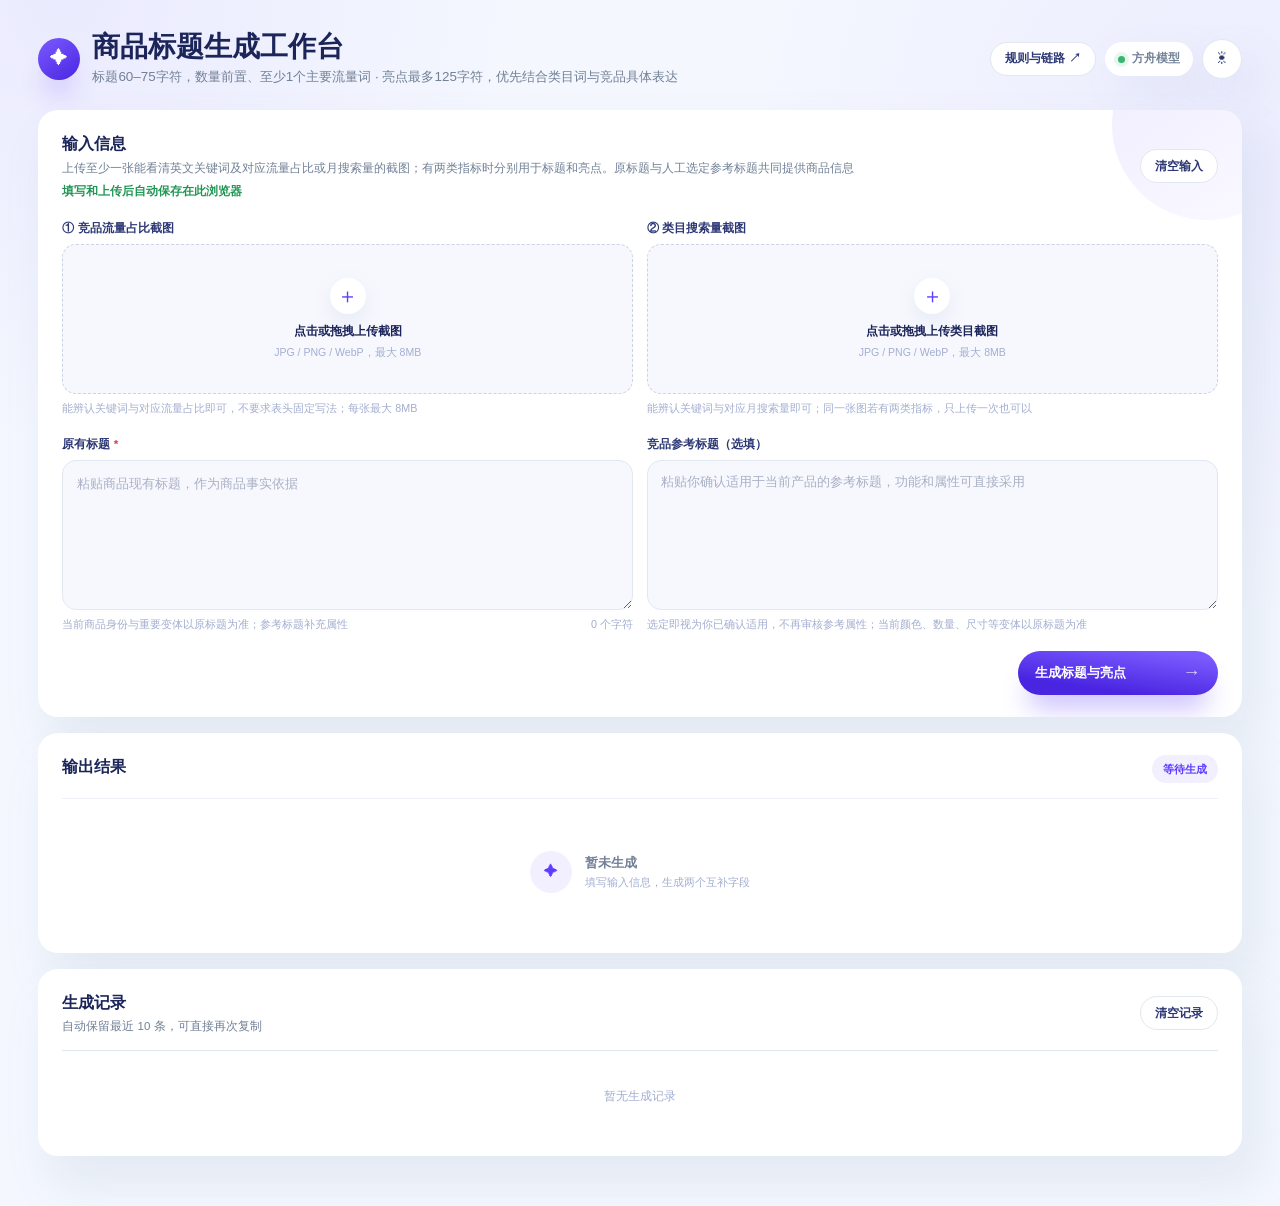
==== index.html @ 7ed7ff89 "Require primary traffic keyword labels with highest-share fallback" ====
<!doctype html>
<html lang="zh-CN">
<head>
  <meta charset="UTF-8"><meta name="viewport" content="width=device-width,initial-scale=1">
  <meta name="description" content="根据流量词截图、原标题与竞品参考，生成 Item Name 和 Item Highlights。">
  <title>商品标题生成工作台</title><link rel="icon" href="data:,"><script>try{document.documentElement.dataset.theme=localStorage.getItem('title-workbench-theme')||'light'}catch{document.documentElement.dataset.theme='light'}</script><link rel="stylesheet" href="./styles.css?v=20261026-5">
</head>
<body>
  <main class="app-shell">
    <header class="page-head">
      <div class="page-icon">✦</div>
      <div><h1>商品标题生成工作台</h1><p>标题60–75字符，数量前置、至少1个主要流量词 · 亮点最多125字符，优先结合类目词与竞品具体表达</p></div>
      <div class="head-actions"><a class="ghost-button workflow-link" href="./workflow.html" target="_blank" rel="noopener">规则与链路 ↗</a><span class="status"><i></i> 方舟模型</span><button class="theme-button" id="themeButton" type="button" aria-label="切换深色主题"><span class="sun">☀</span><span class="moon">☾</span></button></div>
    </header>

    <section class="panel input-panel">
      <div class="panel-title">
        <div><h2>输入信息</h2><p>上传至少一张能看清英文关键词及对应流量占比或月搜索量的截图；有两类指标时分别用于标题和亮点。原标题与人工选定参考标题共同提供商品信息</p><p id="draftStatus" class="draft-status" role="status" aria-live="polite">正在检查本浏览器的草稿…</p></div>
        <button id="clearButton" class="ghost-button" type="button">清空输入</button>
      </div>
      <form id="titleForm">
        <fieldset id="inputFields">
        <div class="input-grid">
          <div class="field screenshot-field">
            <label>① 竞品流量占比截图</label>
            <div class="upload-box" id="uploadBox" role="button" tabindex="0" aria-label="点击或拖拽上传关键词信息截图">
              <input id="imageInput" type="file" accept="image/png,image/jpeg,image/webp" aria-label="上传关键词信息截图">
              <div class="upload-empty" id="uploadEmpty">
                <span class="upload-symbol">＋</span><strong>点击或拖拽上传截图</strong><small>JPG / PNG / WebP，最大 8MB</small>
              </div>
              <div class="preview" id="preview" hidden>
                <img id="imagePreview" alt="关键词信息截图预览"><div class="upload-success"><span>✓ 已上传</span><strong id="fileName"></strong></div><button id="removeImage" type="button" aria-label="删除截图">×</button>
              </div>
            </div>
            <div class="field-note">能辨认关键词与对应流量占比即可，不要求表头固定写法；每张最大 8MB</div>
          </div>

          <div class="field screenshot-field">
            <label>② 类目搜索量截图</label>
            <div class="upload-box" id="searchUploadBox" role="button" tabindex="0" aria-label="点击或拖拽上传类目搜索量截图">
              <input id="searchImageInput" type="file" accept="image/png,image/jpeg,image/webp" aria-label="上传类目搜索量截图">
              <div class="upload-empty" id="searchUploadEmpty"><span class="upload-symbol">＋</span><strong>点击或拖拽上传类目截图</strong><small>JPG / PNG / WebP，最大 8MB</small></div>
              <div class="preview" id="searchPreview" hidden><img id="searchImagePreview" alt="类目搜索量截图预览"><div class="upload-success"><span>✓ 已上传</span><strong id="searchFileName"></strong></div><button id="removeSearchImage" type="button" aria-label="删除类目截图">×</button></div>
            </div>
            <div class="field-note">能辨认关键词与对应月搜索量即可；同一张图若有两类指标，只上传一次也可以</div>
          </div>
        </div>

        <div class="input-grid text-input-grid"><div class="field">
          <label for="originalTitle">原有标题 <b>*</b></label>
          <textarea id="originalTitle" class="main-input" maxlength="1200" placeholder="粘贴商品现有标题，作为商品事实依据"></textarea>
          <div class="field-note"><span>当前商品身份与重要变体以原标题为准；参考标题补充属性</span><span id="titleCount">0 个字符</span></div>
        </div>
        <div class="field reference-field">
          <label for="referenceTitles">竞品参考标题（选填）</label>
          <textarea id="referenceTitles" placeholder="粘贴你确认适用于当前产品的参考标题，功能和属性可直接采用"></textarea>
          <div class="field-note">选定即视为你已确认适用，不再审核参考属性；当前颜色、数量、尺寸等变体以原标题为准</div>
        </div>
        </div>
        <div class="generate-row">
          <button class="primary-button" type="submit"><span>生成标题与亮点</span><strong>→</strong></button>
        </div>
        </fieldset>
      </form>
    </section>

    <section class="panel output-panel">
      <div class="panel-title output-head">
        <div><h2>输出结果</h2></div>
        <span class="result-status" id="resultStatus">等待生成</span>
      </div>
      <div class="empty-result" id="emptyResult"><span>✦</span><div><strong>暂未生成</strong><p>填写输入信息，生成两个互补字段</p></div></div>
      <div class="error-message" id="errorMessage" role="alert" hidden></div>
      <div class="generated-result" id="generatedResult" hidden>
        <div class="result-fields">
          <article class="result-field"><div class="field-output-head"><strong>商品标题 · Item Name</strong><span id="nameCount">要求 60–75 字符</span></div><div class="title-output" id="nameOutput"></div><button class="copy-button" id="copyName" type="button">复制 Item Name</button></article>
          <article class="result-field"><div class="field-output-head"><strong>商品亮点 · Item Highlights</strong><span id="highlightsCount">最多125字符，无最低字数</span></div><div class="title-output" id="highlightsOutput"></div><button class="copy-button" id="copyHighlights" type="button">复制 Item Highlights</button></article>
        </div>
        <div class="used-keywords" id="usedKeywords"></div>
        <div class="result-bottom">
          <div class="result-info"><span id="coverageCount">按可用独立词组数量计算本次门槛</span><span>嵌套、单复数与连字符变体不重复计数</span></div>
          <button class="copy-button" id="copyBoth" type="button">复制两个字段</button>
        </div>
        <details class="audit-details"><summary>查看各环节自检与选词依据</summary><div id="checkList" class="check-list"></div><div id="factsList" class="facts-list"></div><table class="keyword-table"><thead><tr><th>关键词</th><th>流量占比</th><th>月搜索量</th><th>来源</th><th>原词组匹配</th><th>筛选依据</th></tr></thead><tbody id="keywordRows"></tbody></table></details>
      </div>
    </section>

    <section class="panel history-panel">
      <div class="panel-title history-head">
        <div><h2>生成记录</h2><p>自动保留最近 10 条，可直接再次复制</p></div>
        <button id="clearHistory" class="ghost-button" type="button">清空记录</button>
      </div>
      <div class="history-empty" id="historyEmpty">暂无生成记录</div>
      <div class="history-list" id="historyList" hidden></div>
    </section>
  </main>
  <div class="toast" id="toast" role="status" aria-live="polite"></div>
  <script src="./app.js?v=20261102-benefits-6"></script>
</body>
</html>
---- styles.css ----
:root{--bg:#f4f7fe;--surface:#fff;--soft:#f7f8fe;--primary:#603cff;--primary-dark:#4a25e1;--primary-2:#7b5aff;--primary-soft:#f2efff;--ink:#1b2559;--ink-2:#2b3674;--muted:#718096;--faint:#a3aed0;--line:#e2e8f0;--success:#219653;--shadow:14px 27px 45px 4px rgba(112,144,176,.12);--shadow-soft:14px 17px 40px 4px rgba(112,144,176,.08);--shadow-purple:0 21px 27px -10px rgba(96,60,255,.38)}
*{box-sizing:border-box}[hidden]{display:none!important}html{color-scheme:light}body{min-width:320px;margin:0;padding:30px clamp(16px,3vw,48px) 50px;color:var(--ink);background:radial-gradient(circle at 5% 0%,rgba(123,90,255,.08),transparent 28rem),radial-gradient(circle at 96% 12%,rgba(96,60,255,.055),transparent 30rem),var(--bg);font-family:"Segoe UI","PingFang SC","Microsoft YaHei",Arial,sans-serif;font-size:14px;line-height:1.55}button,textarea{font:inherit}button{cursor:pointer}.app-shell{width:100%;max-width:1560px;margin:auto}
.page-head{display:flex;align-items:center;gap:12px;margin-bottom:22px}.page-icon{display:grid;width:42px;height:42px;flex:0 0 auto;place-items:center;border-radius:50%;color:#fff;background:linear-gradient(145deg,var(--primary-2),var(--primary-dark));box-shadow:var(--shadow-purple);font-size:18px}.page-head h1{margin:0 0 3px;font-size:1.72rem;font-weight:750;line-height:1.25}.page-head p{margin:0;color:var(--muted);font-size:.84rem}.status{display:flex;align-items:center;gap:7px;margin-left:auto;padding:8px 13px;border-radius:999px;color:var(--muted);background:rgba(255,255,255,.8);font-size:.72rem;font-weight:650;box-shadow:var(--shadow-soft)}.status i{width:7px;height:7px;border-radius:50%;background:#38b56e;box-shadow:0 0 0 4px #e7f7ee}
.panel{position:relative;padding:22px 24px;border-radius:20px;background:rgba(255,255,255,.97);box-shadow:var(--shadow)}.input-panel{margin-bottom:16px;overflow:hidden}.input-panel::after{position:absolute;z-index:0;top:-80px;right:-60px;width:190px;height:190px;border-radius:50%;background:linear-gradient(145deg,rgba(123,90,255,.12),rgba(96,60,255,.025));content:"";pointer-events:none}.panel-title{position:relative;z-index:1;display:flex;align-items:center;justify-content:space-between;margin-bottom:18px}.panel-title h2{margin:0 0 3px;font-size:1rem;font-weight:750}.panel-title p{margin:0;color:var(--muted);font-size:.72rem}.ghost-button{min-height:34px;padding:7px 14px;border:1px solid var(--line);border-radius:999px;color:var(--ink-2);background:#fff;font-size:.72rem;font-weight:650}.ghost-button:hover{border-color:#d8ceff;color:var(--primary);background:var(--primary-soft)}form{position:relative;z-index:1}
.input-grid{display:grid;grid-template-columns:.8fr 1.2fr;gap:14px}.field{min-width:0}.field label{display:block;margin-bottom:7px;color:var(--ink-2);font-size:.74rem;font-weight:700}.field label b{color:#d13f4c}.field label span{color:var(--faint);font-weight:500}textarea{display:block;width:100%;resize:vertical;border:1px solid var(--line);border-radius:14px;outline:0;color:var(--ink);background:var(--soft);font-size:.8rem;line-height:1.65;transition:.18s}.main-input{height:144px;padding:12px 14px}textarea::placeholder{color:#a8b0c5}textarea:focus{border-color:#b8a9ff;background:#fff;box-shadow:0 0 0 3px rgba(96,60,255,.08)}.field-note{display:flex;justify-content:space-between;gap:10px;margin-top:6px;color:var(--faint);font-size:.67rem}
.upload-box{display:block!important;height:144px;margin:0!important;overflow:hidden;border:1px dashed #cbd3e5!important;border-radius:14px;color:inherit!important;background:var(--soft);cursor:pointer;transition:.18s}.upload-box:hover,.upload-box.dragover{border-color:var(--primary)!important;background:var(--primary-soft)}.upload-empty{height:100%;display:flex;flex-direction:column;align-items:center;justify-content:center;text-align:center}.upload-symbol{display:grid;width:36px;height:36px;margin-bottom:8px;place-items:center;border-radius:50%;color:var(--primary)!important;background:#fff;font-size:21px;font-weight:400!important;box-shadow:0 8px 20px rgba(112,144,176,.13)}.upload-empty strong{font-size:.75rem}.upload-empty small{margin-top:3px;color:var(--faint);font-size:.66rem;font-weight:500}.preview{position:relative;width:100%;height:100%}.preview img{display:block;width:100%;height:100%;object-fit:contain;background:#eef1f8}.preview button{position:absolute;top:8px;right:8px;width:27px;height:27px;padding:0;border:0;border-radius:50%;color:#fff;background:rgba(27,37,89,.78);font-size:16px}
.upload-box{position:relative}.upload-box input[type="file"]{position:absolute;width:1px;height:1px;padding:0;margin:-1px;overflow:hidden;clip:rect(0,0,0,0);white-space:nowrap;border:0}.preview{z-index:2}.preview button{z-index:5}
.upload-box.dragover{border-style:solid!important;box-shadow:0 0 0 4px rgba(96,60,255,.1)}
.upload-box.has-file{height:300px;border-style:solid!important;border-color:#b9acef!important}.upload-box.has-file .preview img{background:#e9edf7}.upload-success{position:absolute;right:10px;bottom:10px;left:10px;display:flex;align-items:center;gap:8px;padding:7px 10px;border-radius:9px;color:#fff;background:rgba(27,37,89,.84);backdrop-filter:blur(8px);font-size:.67rem}.upload-success span{color:#8ef0b5;font-weight:750}.upload-success strong{min-width:0;overflow:hidden;text-overflow:ellipsis;white-space:nowrap;font-weight:600}[data-theme="dark"] .upload-box.has-file .preview img{background:#11152a}
.rules-row{display:grid;grid-template-columns:minmax(0,1fr) auto;gap:14px;align-items:end;margin-top:16px;padding-top:16px;border-top:1px solid #edf0f6}.label-row{display:flex;align-items:center;justify-content:space-between}.label-row label{margin-bottom:7px}.label-row button{padding:0;border:0;color:var(--primary);background:transparent;font-size:.68rem}.rules-field textarea{height:76px;padding:10px 13px}.primary-button{display:flex;min-width:176px;height:44px;align-items:center;justify-content:space-between;gap:24px;padding:10px 17px;border:0;border-radius:999px;color:#fff;background:linear-gradient(8deg,var(--primary-dark) 24%,var(--primary-2) 88%);box-shadow:var(--shadow-purple);font-size:.8rem;font-weight:700;transition:.18s}.primary-button:hover{filter:saturate(1.08) brightness(1.04);transform:translateY(-1px)}.primary-button strong{font-size:18px;color:#d9d0ff}
.output-panel{min-height:220px}.output-head{padding-bottom:15px;margin-bottom:16px;border-bottom:1px solid #edf0f6}.result-status{padding:6px 11px;border-radius:999px;color:var(--primary);background:var(--primary-soft);font-size:.67rem;font-weight:700}.empty-result{min-height:114px;display:flex;align-items:center;justify-content:center;gap:13px;color:var(--faint)}.empty-result>span{display:grid;width:42px;height:42px;place-items:center;border-radius:50%;color:var(--primary);background:var(--primary-soft)}.empty-result strong{display:block;color:var(--muted);font-size:.8rem}.empty-result p{margin:2px 0 0;font-size:.7rem}.generated-result{padding:17px 18px;border:1px solid #e4e0ff;border-radius:14px;background:linear-gradient(135deg,#faf9ff,#f5f7ff)}.result-label{margin-bottom:9px;color:var(--primary);font-size:.69rem;font-weight:750}.title-output{min-height:48px;color:var(--ink);font-size:1.02rem;font-weight:650;line-height:1.75;word-break:break-all}.result-bottom{display:flex;align-items:center;gap:12px;margin-top:14px;padding-top:12px;border-top:1px solid #e6e7f2}.result-info{display:flex;gap:15px;color:var(--muted);font-size:.69rem}.result-info span+span{color:var(--success)}.copy-button{min-width:130px;height:37px;margin-left:auto;border:0;border-radius:999px;color:#fff;background:linear-gradient(8deg,var(--primary-dark),var(--primary-2));box-shadow:0 12px 20px -10px rgba(96,60,255,.45);font-size:.73rem;font-weight:700}.toast{position:fixed;z-index:99;left:50%;bottom:26px;padding:9px 16px;border-radius:999px;color:#fff;background:var(--ink);box-shadow:var(--shadow);font-size:.72rem;opacity:0;pointer-events:none;transform:translate(-50%,10px);transition:.2s}.toast.show{opacity:1;transform:translate(-50%,0)}

:root[data-theme="dark"]{--bg:#0f1224;--surface:#171b33;--soft:#202641;--primary:#927bff;--primary-dark:#6548ed;--primary-2:#9a84ff;--primary-soft:#2b2553;--ink:#f0f2ff;--ink-2:#d4d9f2;--muted:#9ba5c7;--faint:#727c9e;--line:#303854;--success:#55d18a;--shadow:14px 27px 45px 4px rgba(0,0,0,.24);--shadow-soft:14px 17px 40px 4px rgba(0,0,0,.18)}
.head-actions{display:flex;align-items:center;gap:9px;margin-left:auto}.head-actions .status{margin-left:0;background:var(--surface)}
.theme-button{position:relative;width:40px;height:40px;padding:0;border:1px solid var(--line);border-radius:50%;color:var(--ink-2);background:var(--surface);box-shadow:var(--shadow-soft);font-size:17px}.theme-button span{position:absolute;inset:0;display:grid;place-items:center;transition:opacity .2s,transform .2s}.theme-button .moon{opacity:0;transform:rotate(-35deg) scale(.6)}[data-theme="dark"] .theme-button .sun{opacity:0;transform:rotate(35deg) scale(.6)}[data-theme="dark"] .theme-button .moon{opacity:1;transform:none}
.panel,.ghost-button{background:var(--surface)}.output-panel{margin-bottom:16px}.generated-result{border-color:var(--line);background:var(--soft)}.upload-symbol{background:var(--surface)}
.history-panel{padding-bottom:18px}.history-head{padding-bottom:14px;margin-bottom:4px;border-bottom:1px solid var(--line)}.history-empty{padding:32px 0;text-align:center;color:var(--faint);font-size:.74rem}.history-list{display:grid}.history-item{display:grid;grid-template-columns:38px minmax(0,1fr) auto;gap:12px;align-items:center;padding:14px 4px;border-bottom:1px solid var(--line)}.history-item:last-child{border-bottom:0}.history-index{display:grid;width:30px;height:30px;place-items:center;border-radius:50%;color:var(--primary);background:var(--primary-soft);font-size:.68rem;font-weight:750}.history-content{min-width:0}.history-title{margin:0;color:var(--ink-2);font-size:.79rem;font-weight:650;line-height:1.55}.history-meta{display:flex;gap:12px;margin-top:3px;color:var(--faint);font-size:.64rem}.history-copy{min-width:82px;height:32px;border:1px solid var(--line);border-radius:999px;color:var(--primary);background:var(--surface);font-size:.68rem;font-weight:700}.history-copy:hover{border-color:var(--primary);background:var(--primary-soft)}
[data-theme="dark"]{color-scheme:dark}[data-theme="dark"] textarea:focus{background:var(--surface)}[data-theme="dark"] .input-panel::after{opacity:.4}[data-theme="dark"] .preview img{background:#11152a}[data-theme="dark"] .rules-row,[data-theme="dark"] .output-head,[data-theme="dark"] .result-bottom{border-color:var(--line)}
.used-keywords{display:flex;flex-wrap:wrap;gap:6px;margin-top:10px}.keyword-chip{padding:4px 8px;border-radius:999px;color:var(--primary);background:var(--primary-soft);font-size:.65rem;font-weight:650}.keyword-chip b{margin-left:4px;color:var(--success);font-weight:750}
.input-grid .upload-box,.input-grid .main-input,.upload-box.has-file{height:150px}
body{min-width:1100px}
.reference-field{margin-top:16px}.reference-field textarea{height:78px;padding:10px 13px}.reference-field .field-note{display:block}
.error-message{margin:12px 0;padding:11px 14px;border:1px solid #f2b9bd;border-radius:10px;color:#ac2e39;background:#fff1f2;font-size:.75rem}[data-theme="dark"] .error-message{color:#ffc5ca;background:#3c202b;border-color:#75414b}
.history-actions{display:flex;gap:7px}.history-delete{width:32px;height:32px;padding:0;border:1px solid var(--line);border-radius:50%;color:#d13f4c;background:var(--surface);font-size:15px}.history-delete:hover{border-color:#f0b7bd;background:#fff0f2}.history-copy{margin:0}
.review-note{margin-top:12px;padding:9px 11px;border:1px solid rgba(29,151,101,.22);border-radius:9px;color:var(--success);background:rgba(29,151,101,.07);font-size:.7rem;font-weight:600}
fieldset{min-width:0;margin:0;padding:0;border:0}fieldset:disabled{opacity:.75}button:disabled{cursor:wait}.workflow-link{text-decoration:none;white-space:nowrap}.result-fields{display:grid;grid-template-columns:1fr 1fr;gap:18px}.result-field{display:flex;flex-direction:column;gap:12px;min-width:0;padding:18px;border:1px solid var(--line);border-radius:14px;background:var(--soft)}.field-output-head{display:flex;justify-content:space-between;gap:12px;color:var(--ink-2)}.field-output-head span{white-space:nowrap;color:var(--muted);font-size:12px}.result-field .title-output{flex:1;min-height:80px;margin:0;padding:0;background:none;border:0;font-size:17px;overflow-wrap:anywhere}.result-field .copy-button{align-self:flex-end}.audit-details{margin-top:15px;padding-top:15px;border-top:1px solid var(--line)}.audit-details summary{cursor:pointer;color:var(--primary);font-weight:600}.check-list{columns:2;column-gap:24px;margin-top:14px}.check-list p{break-inside:avoid;margin:0 0 9px;font-size:12px}.audit-meta{color:var(--muted)}.facts-list{margin:16px 0;font-size:12px}.facts-list p{margin:5px 0;color:var(--muted)}.keyword-table{width:100%;border-collapse:collapse;font-size:12px;table-layout:fixed}.keyword-table th,.keyword-table td{padding:10px;text-align:left;border-bottom:1px solid var(--line);overflow-wrap:anywhere}.keyword-table th{color:var(--muted)}.keyword-table th:nth-child(1){width:25%}.keyword-table th:nth-child(2){width:12%}.keyword-table th:nth-child(3){width:15%}.history-highlights{margin:7px 0;color:var(--muted);font-size:12px}.history-actions{flex-wrap:wrap;justify-content:flex-end;max-width:300px}.history-content{min-width:0}.history-title{overflow-wrap:anywhere}.primary-button{min-width:200px}.rules-field textarea{min-height:94px}

.result-field .title-output{word-break:normal;overflow-wrap:break-word}

.input-grid{grid-template-columns:1fr 1fr}.text-input-grid{margin-top:18px}.text-input-grid .reference-field{margin-top:0}.text-input-grid textarea{height:150px}.keyword-table th:nth-child(1){width:21%}.keyword-table th:nth-child(2){width:9%}.keyword-table th:nth-child(3){width:10%}.keyword-table th:nth-child(4){width:12%}.keyword-table th:nth-child(5){width:17%}.keyword-table th:nth-child(6){width:31%}

.panel-title .draft-status{margin-top:5px;color:var(--success);font-weight:600}

.generate-row{display:flex;justify-content:flex-end;margin-top:18px}.used-keywords{display:grid;gap:10px}.keyword-line{display:flex;align-items:flex-start;gap:12px}.keyword-line-label{flex:0 0 72px;padding-top:4px;color:var(--muted);font-size:12px}.keyword-line-terms{display:flex;flex-wrap:wrap;gap:6px;min-width:0}.keyword-chip{display:inline-flex;align-items:center;flex-wrap:wrap;gap:4px}.keyword-chip b{margin-left:0}
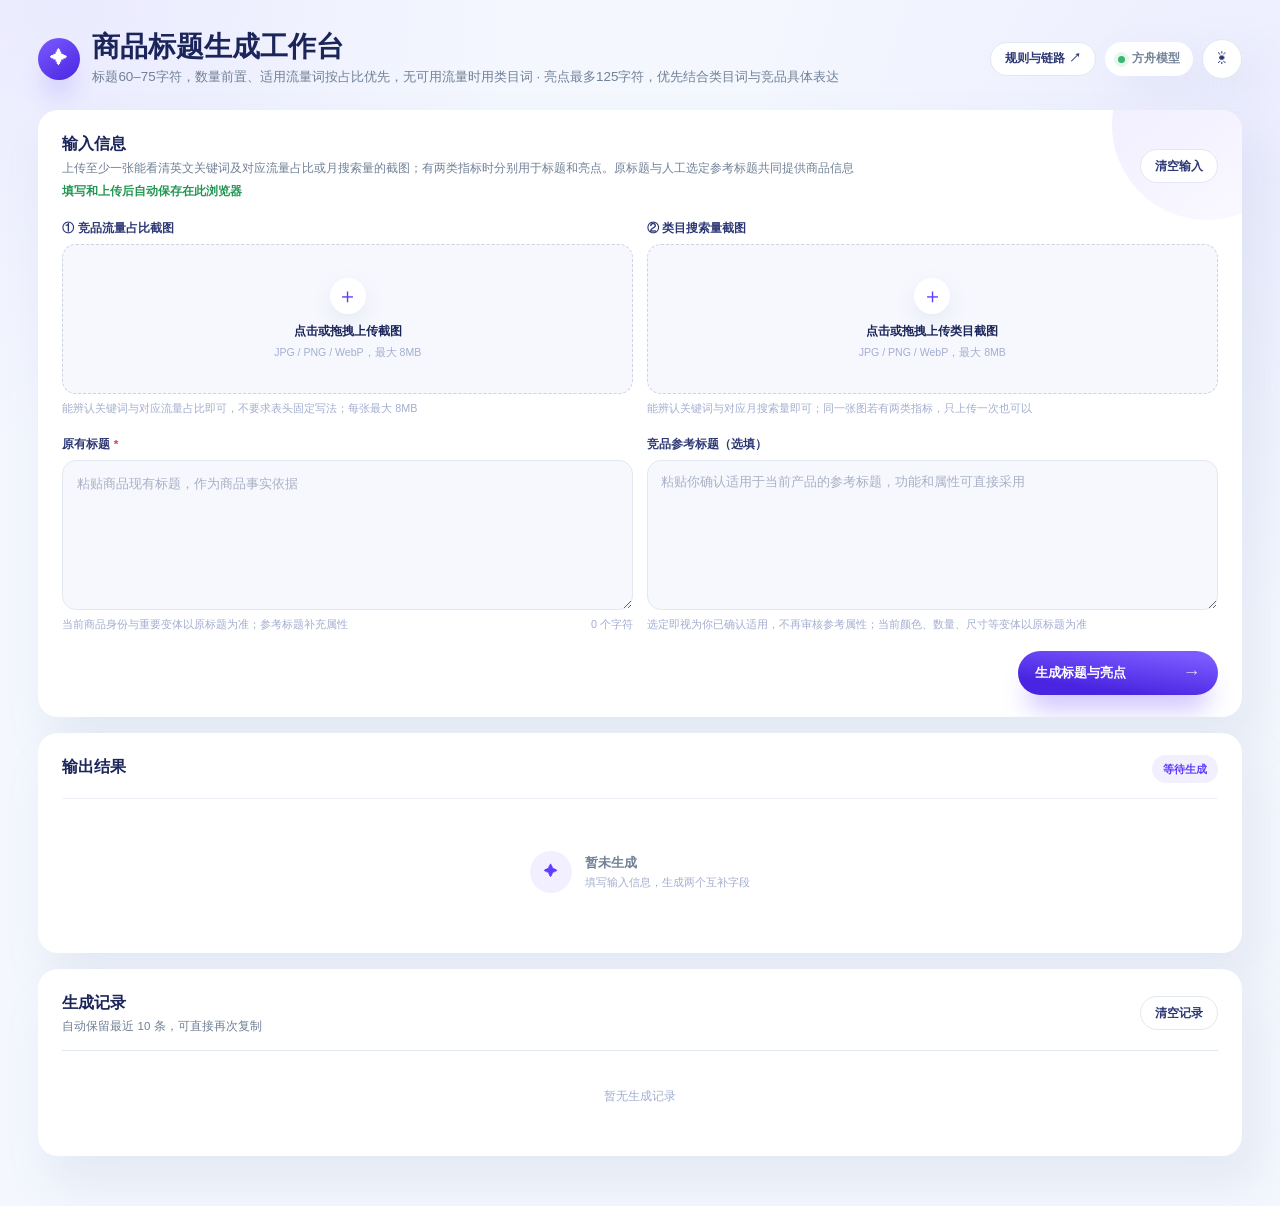
==== commit b5f23c08: "Filter irrelevant traffic terms and fall back to category search" ====
--- a/index.html
+++ b/index.html
@@ -9,7 +9,7 @@
   <main class="app-shell">
     <header class="page-head">
       <div class="page-icon">✦</div>
-      <div><h1>商品标题生成工作台</h1><p>标题60–75字符，数量前置、至少1个主要流量词 · 亮点最多125字符，优先结合类目词与竞品具体表达</p></div>
+      <div><h1>商品标题生成工作台</h1><p>标题60–75字符，数量前置、适用流量词按占比优先，无可用流量时用类目词 · 亮点最多125字符，优先结合类目词与竞品具体表达</p></div>
       <div class="head-actions"><a class="ghost-button workflow-link" href="./workflow.html" target="_blank" rel="noopener">规则与链路 ↗</a><span class="status"><i></i> 方舟模型</span><button class="theme-button" id="themeButton" type="button" aria-label="切换深色主题"><span class="sun">☀</span><span class="moon">☾</span></button></div>
     </header>
 
@@ -95,6 +95,6 @@
     </section>
   </main>
   <div class="toast" id="toast" role="status" aria-live="polite"></div>
-  <script src="./app.js?v=20261102-benefits-6"></script>
+  <script src="./app.js?v=20261104-relevant-traffic-1"></script>
 </body>
 </html>
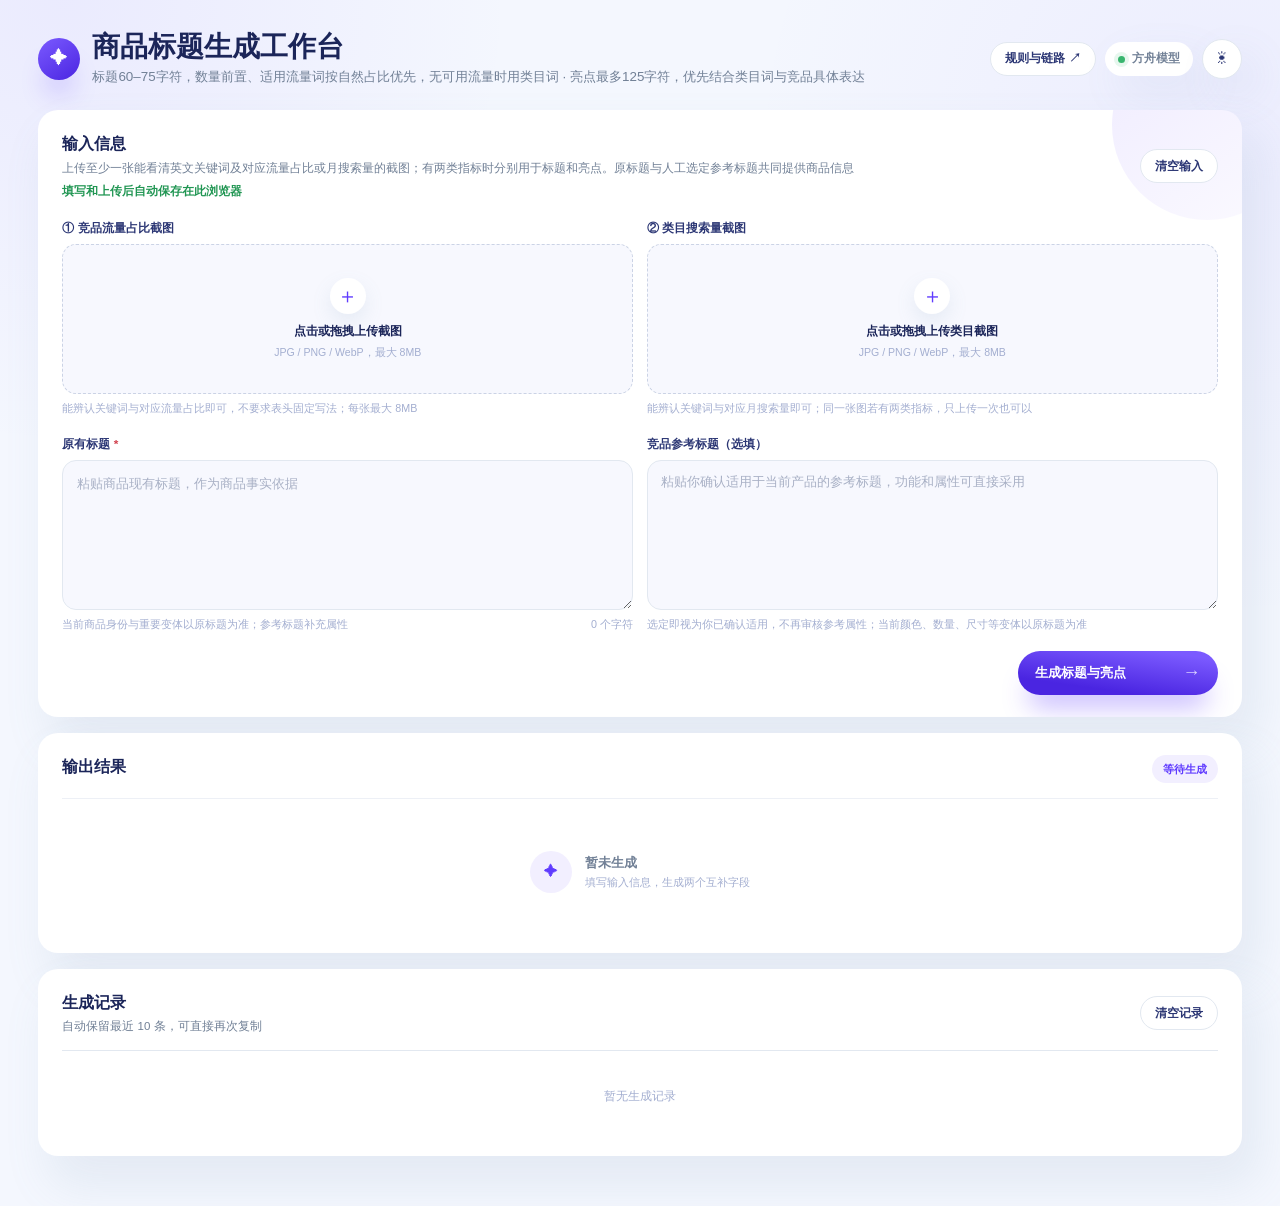
==== commit bcbb5922: "Rank keywords by organic traffic contribution only" ====
--- a/index.html
+++ b/index.html
@@ -9,7 +9,7 @@
   <main class="app-shell">
     <header class="page-head">
       <div class="page-icon">✦</div>
-      <div><h1>商品标题生成工作台</h1><p>标题60–75字符，数量前置、适用流量词按占比优先，无可用流量时用类目词 · 亮点最多125字符，优先结合类目词与竞品具体表达</p></div>
+      <div><h1>商品标题生成工作台</h1><p>标题60–75字符，数量前置、适用流量词按自然占比优先，无可用流量时用类目词 · 亮点最多125字符，优先结合类目词与竞品具体表达</p></div>
       <div class="head-actions"><a class="ghost-button workflow-link" href="./workflow.html" target="_blank" rel="noopener">规则与链路 ↗</a><span class="status"><i></i> 方舟模型</span><button class="theme-button" id="themeButton" type="button" aria-label="切换深色主题"><span class="sun">☀</span><span class="moon">☾</span></button></div>
     </header>
 
@@ -81,7 +81,7 @@
           <div class="result-info"><span id="coverageCount">按可用独立词组数量计算本次门槛</span><span>嵌套、单复数与连字符变体不重复计数</span></div>
           <button class="copy-button" id="copyBoth" type="button">复制两个字段</button>
         </div>
-        <details class="audit-details"><summary>查看各环节自检与选词依据</summary><div id="checkList" class="check-list"></div><div id="factsList" class="facts-list"></div><table class="keyword-table"><thead><tr><th>关键词</th><th>流量占比</th><th>月搜索量</th><th>来源</th><th>原词组匹配</th><th>筛选依据</th></tr></thead><tbody id="keywordRows"></tbody></table></details>
+        <details class="audit-details"><summary>查看各环节自检与选词依据</summary><div id="checkList" class="check-list"></div><div id="factsList" class="facts-list"></div><table class="keyword-table"><thead><tr><th>关键词</th><th>自然流量占比</th><th>月搜索量</th><th>来源</th><th>原词组匹配</th><th>筛选依据</th></tr></thead><tbody id="keywordRows"></tbody></table></details>
       </div>
     </section>
 
@@ -95,6 +95,6 @@
     </section>
   </main>
   <div class="toast" id="toast" role="status" aria-live="polite"></div>
-  <script src="./app.js?v=20261104-relevant-traffic-1"></script>
+  <script src="./app.js?v=20261105-organic-traffic-1"></script>
 </body>
 </html>
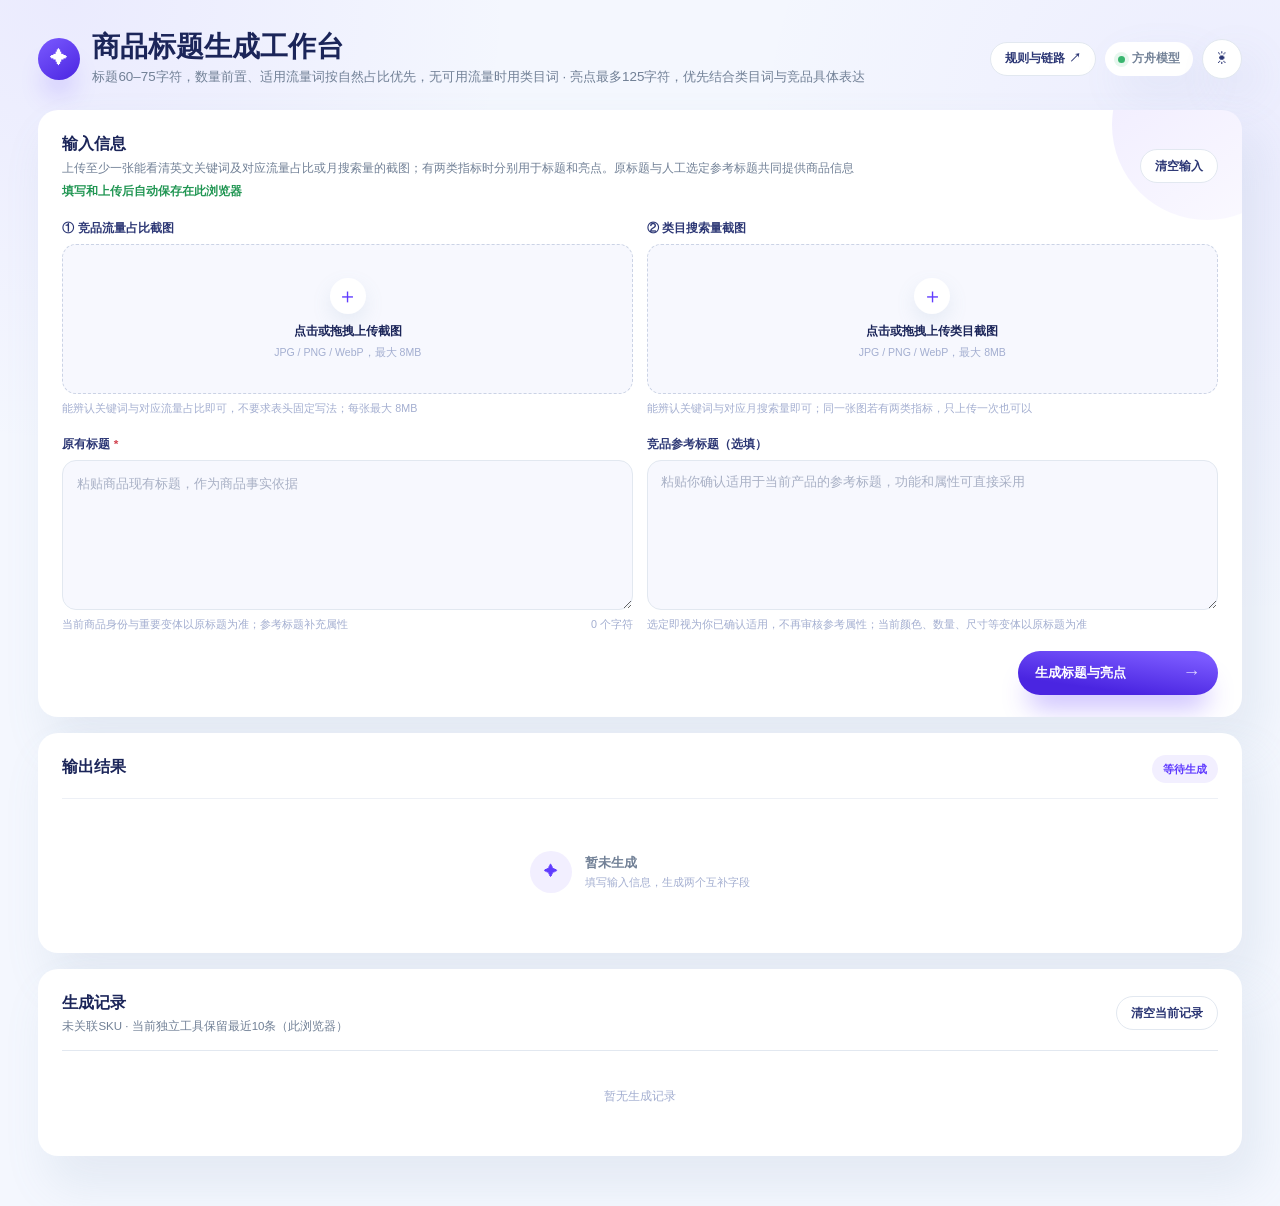
==== commit ae4d32d3: "Keep ten title generation records per link SKU" ====
--- a/index.html
+++ b/index.html
@@ -87,14 +87,19 @@
 
     <section class="panel history-panel">
       <div class="panel-title history-head">
-        <div><h2>生成记录</h2><p>自动保留最近 10 条，可直接再次复制</p></div>
+        <div><h2>生成记录</h2><p id="historyScope">每个链接SKU分别保留最近10条（此浏览器），可再次复制</p></div>
         <button id="clearHistory" class="ghost-button" type="button">清空记录</button>
       </div>
       <div class="history-empty" id="historyEmpty">暂无生成记录</div>
       <div class="history-list" id="historyList" hidden></div>
+      <details id="legacyHistory" hidden>
+        <summary>旧版未归属SKU记录</summary>
+        <p>旧记录未保存SKU标识，单独保留供复制，不计入当前SKU的10条额度。</p>
+        <div class="history-list" id="legacyHistoryList"></div>
+      </details>
     </section>
   </main>
   <div class="toast" id="toast" role="status" aria-live="polite"></div>
-  <script src="./app.js?v=20261105-organic-traffic-1"></script>
+  <script src="./app.js?v=20261105-sku-history-1"></script>
 </body>
 </html>
